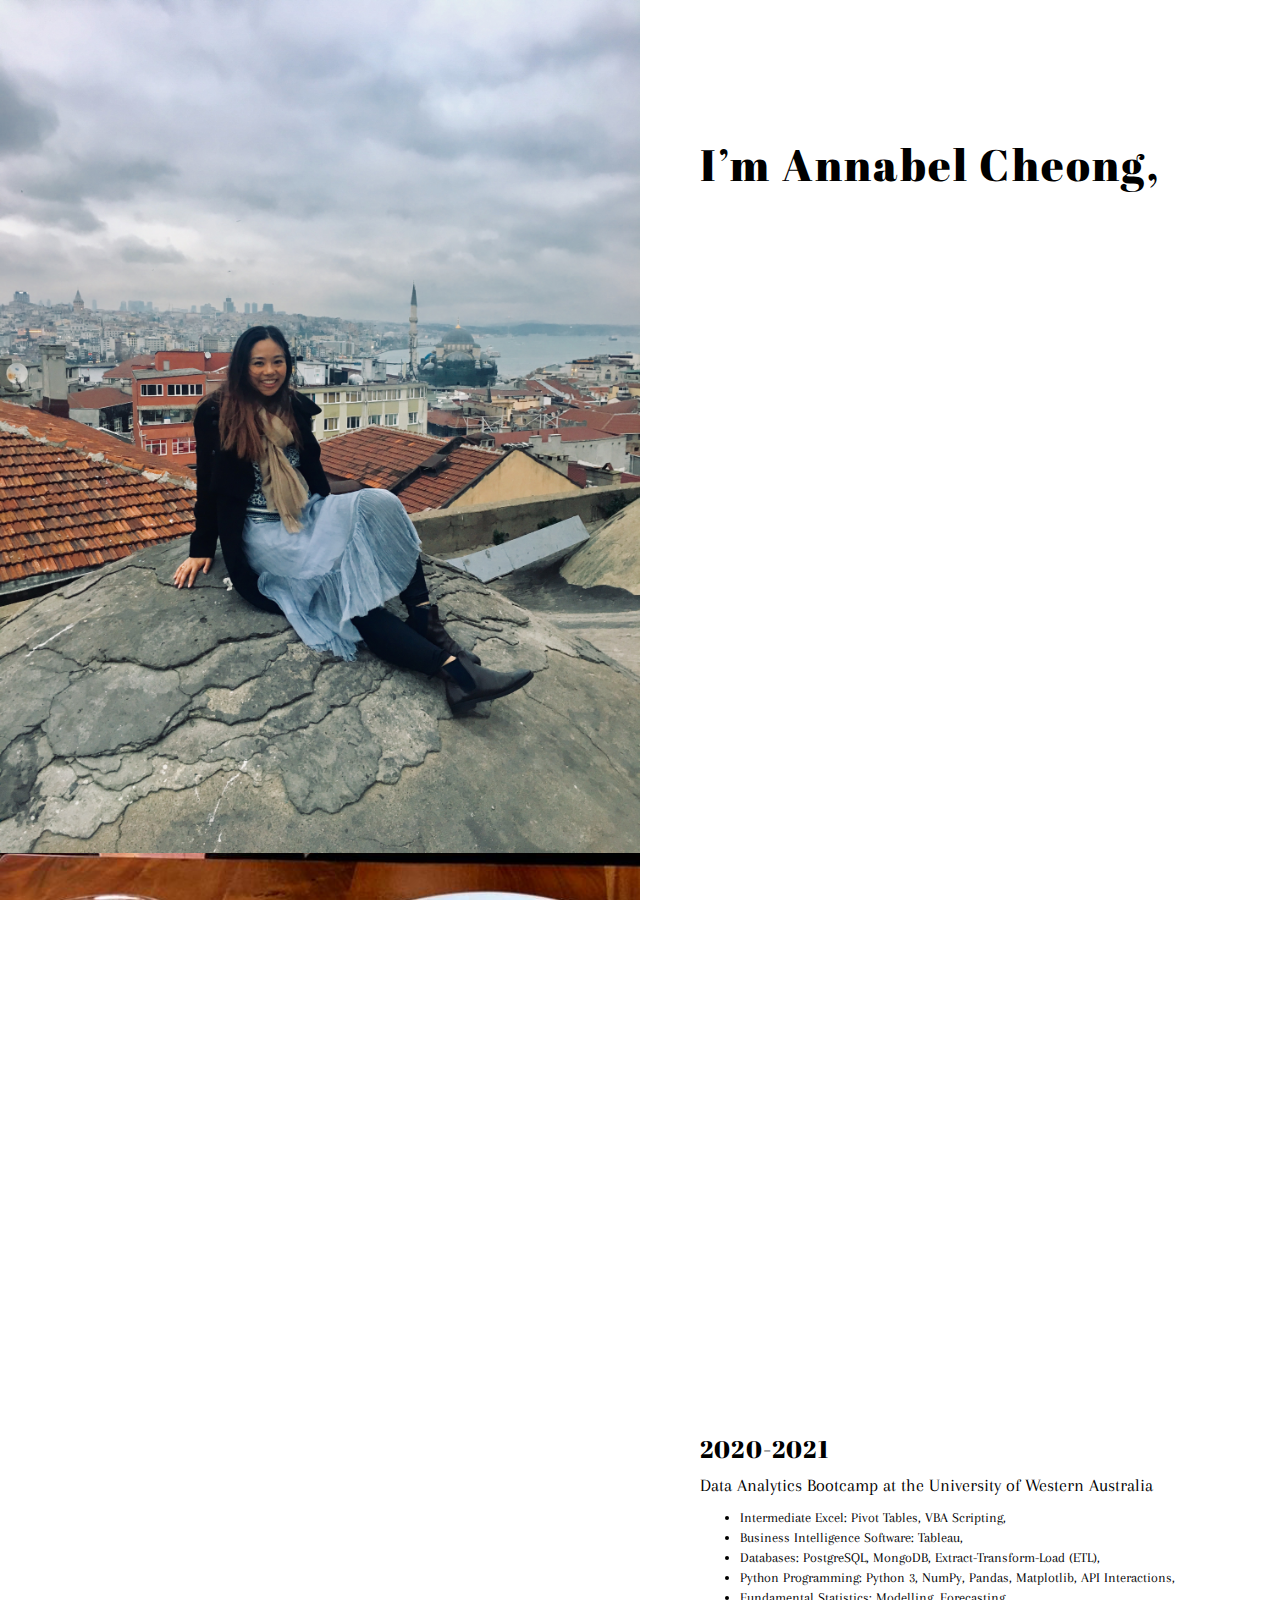
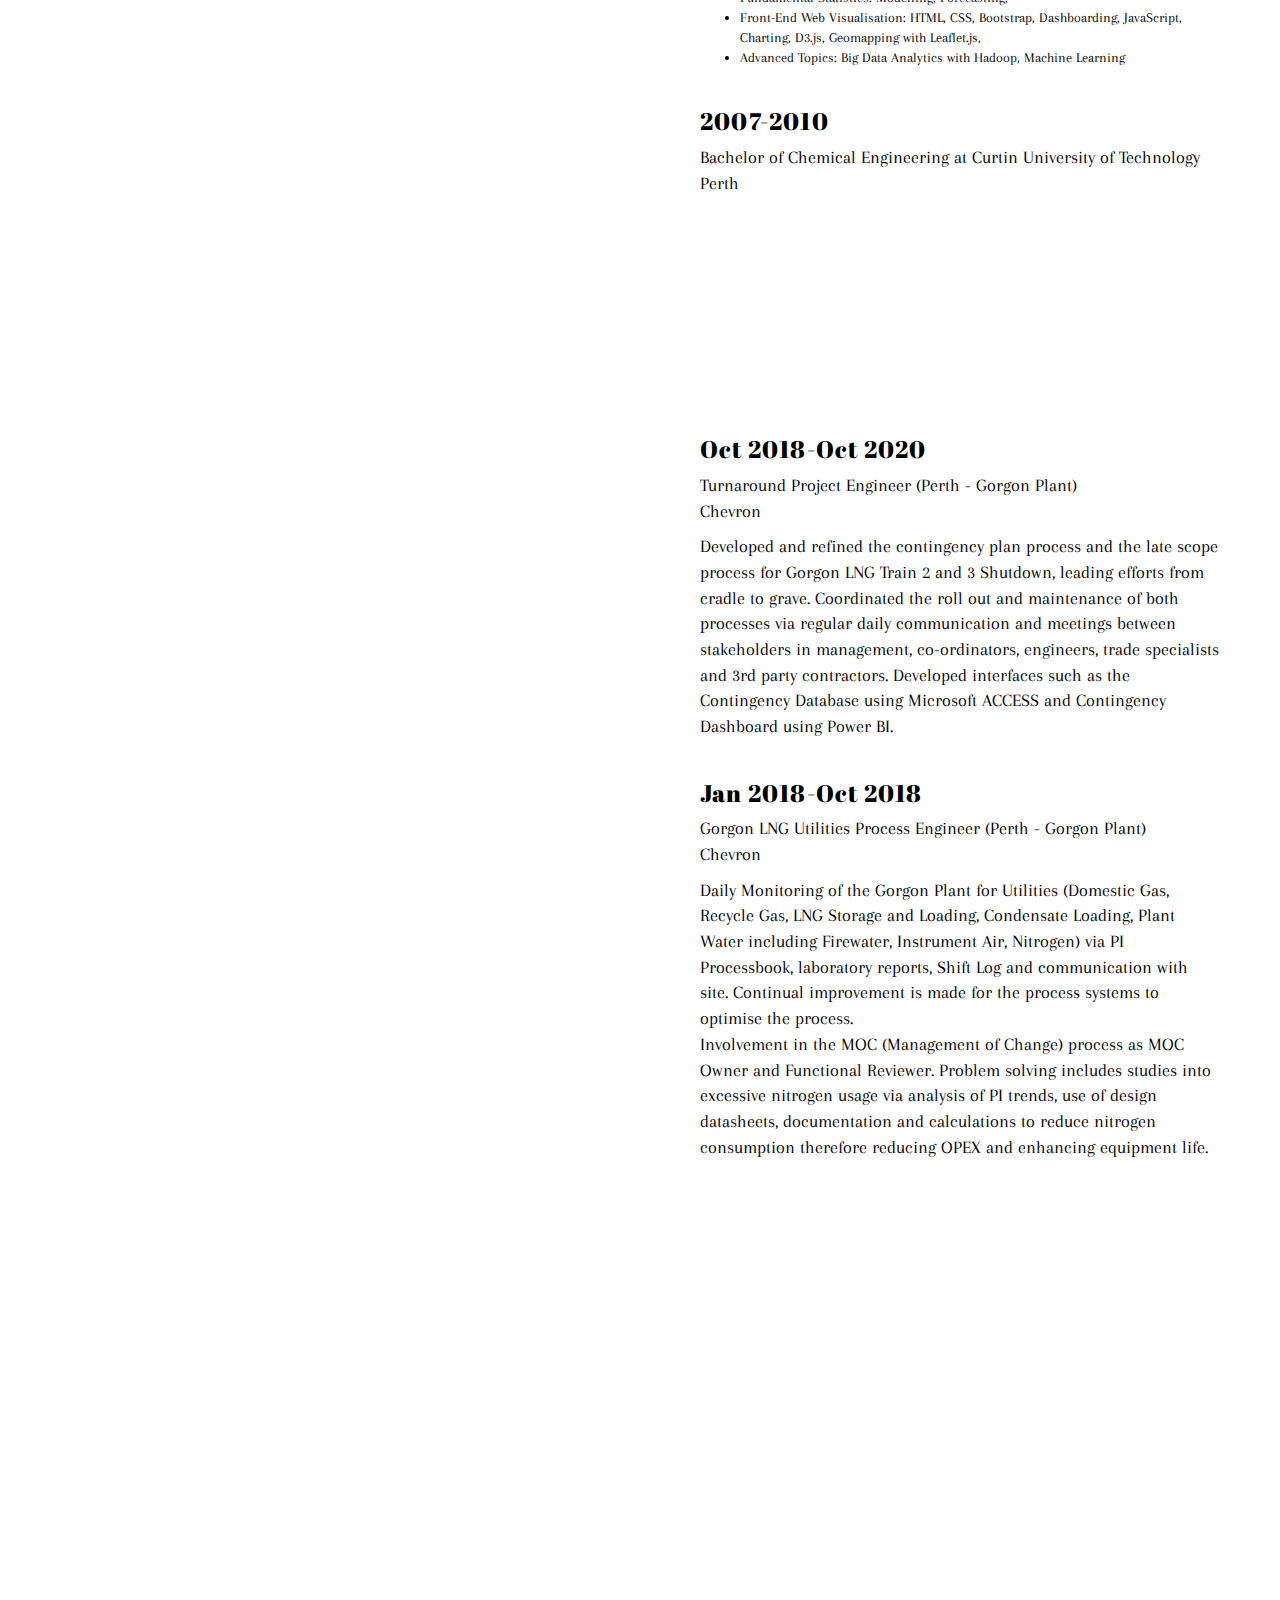
==== index.html @ 260674e8 "changed background image" ====
<!doctype html>

<html lang="en">
   
   
    <head>
       
       
        <!-- META -->
        <meta charset="utf-8">
        <meta name="robots" content="noodp">
        <meta name="viewport" content="width=device-width, initial-scale=1, maximum-scale=1, user-scalable=no">
       
        <!-- PAGE TITLE -->
        <title>Annabel Cheong - Identity</title>
       
        <!-- FAVICON -->
        <link rel="shortcut icon" href="assets/img/favicon.png">
       
        <!-- FONTS -->
        <link href="https://fonts.googleapis.com/css?family=Abril+Fatface%7CArapey&amp;subset=latin-ext" rel="stylesheet">
       
        <!-- STYLESHEETS -->
        <link rel="stylesheet" type="text/css" href="assets/css/plugins.css">
        <link rel="stylesheet" type="text/css" href="assets/css/main.css">
        
    </head>

   
    <body>
    
       
        <!-- PRELOADER -->
        <div class="preloader">
           
            <div class="spinner"></div>
            
        </div>
        <!-- /PRELOADER -->
    
        
        <!-- IMAGE CONTAINER -->
        <div class="image-container">
           
            <div class="background-img">
                <img class="img-responsive" src="assets/img/work/background.jpg" alt="image">
            </div>

        </div>
        <!-- /IMAGE CONTAINER -->


        <!-- CONTENT AREA -->
        <div class="content-area">


            <!-- CONTENT AREA INNER --> 
            <div class="content-area-inner">


                <!-- INTRO -->
                <section id="intro">


                    <!-- CONTAINER MID -->
                    <div class="container-mid">

                       
                        <!-- ANIMATION CONTAINER -->
                        <div class="animation-container animation-fade-down" data-animation-delay="0">
                        
                            <h1>I’m Annabel Cheong,</h1>
                        
                        </div>
                        <!-- /ANIMATION CONTAINER -->
                        
                        
                        <!-- ANIMATION CONTAINER -->
                        <div class="animation-container animation-fade-left" data-animation-delay="300">
                           
                            <p class="subline">
                                In 2010, I graduated with a Bachelor of Chemical Engineering at Curtin University of Technology 
                                based in Perth, Australia.
                                <br><br>
                                I worked for Chevron Australia from 2011 to 2020 in numerous process and project co-ordination roles. 
                                In the latter years with Chevron, I discovered my strengths and passion are in efficicency and the optimisation of work.
                                <br><br>
                                At the end of 2020, I commenced the Data Analytics Bootcamp with the University of Western Australia to follow 
                                in the path of my interests into the data world. </p>
                               
                                <!-- <br>
                                My strongest values are: <br>
                                - always ensure safety is first towards the people, <br>
                                - always lead by example <br>
                                - focus on life long learning. </p> -->

                        </div>
                        <!-- /ANIMATION CONTAINER -->
                        
                        
                        <!-- ANIMATION CONTAINER -->
                        <div class="animation-container animation-fade-up" data-animation-delay="600">
                           
                            <a href="#about" class="smooth-scroll">Learn More<i class="fa fa-angle-down" aria-hidden="true"></i></a>
                            
                        </div>
                        <!-- /ANIMATION CONTAINER -->


                    </div>
                    <!-- /CONTAINER MID -->


                </section>
                <!-- /INTRO -->


                <!-- ABOUT -->
                <section id="about">


                    <h3 class="headline scroll-animated-from-right">Skills</h3>

                    <p class="scroll-animated-from-right">Soft <br>Adaptability, Highly Organised, Ability to Work in a Team, Communication Skills, Ability to Multitask. 
                    </p>
                  
                    <p class="scroll-animated-from-right">Hard <br> Microsoft Excel and Visio, JIRA, Microsoft Power BI, Tableau, Python, PostSQL, MongoDB, HTML & CSS (including Bootstrap).</p>


                </section>
                <!-- /ABOUT -->
                
                
                <!-- SERVICE -->
                <section id="service">


                    <h3 class="headline scroll-animated-from-right">Education</h3>
                    <h5>2020-2021</h5> <p>Data Analytics Bootcamp at the University of Western Australia</p>
                
                    <ul>
                        <li>Intermediate Excel: Pivot Tables, VBA Scripting, </li>
                        <li>Business Intelligence Software: Tableau, </li>
                        <li>Databases: PostgreSQL, MongoDB, Extract-Transform-Load (ETL), </li>
                        <li>Python Programming: Python 3, NumPy, Pandas, Matplotlib, API Interactions,</li>
                        <li>Fundamental Statistics: Modelling, Forecasting, </li>
                        <li>Front-End Web Visualisation: HTML, CSS, Bootstrap, 
                            Dashboarding, JavaScript, Charting, D3.js, Geomapping with Leaflet.js, </li>
                        <li>Advanced Topics: Big Data Analytics with Hadoop, Machine Learning</li>
                    </ul>
                    <br>

                    <h5>2007-2010</h5> <p>Bachelor of Chemical Engineering at Curtin University of Technology<br>Perth</p>
                </section>
                <!-- /SERVICE -->
                
                
                <!-- SERVICE -->
                <section id="service">


                    <h3 class="headline scroll-animated-from-right">Work Experience</h3>
                    <h5>Oct 2018-Oct 2020</h5> <p>Turnaround Project Engineer (Perth - Gorgon Plant)<br>Chevron</p>
                       
                   <p>
                    Developed and refined the contingency plan process and the late scope process for Gorgon LNG 
                    Train 2 and 3 Shutdown, leading efforts from cradle to grave. Coordinated the roll out and 
                    maintenance of both processes via regular daily communication and meetings between stakeholders 
                    in management, co-ordinators, engineers, trade specialists and 3rd party contractors. Developed 
                    interfaces such as the Contingency Database using Microsoft ACCESS and Contingency Dashboard using 
                    Power BI. 
                   </p>

                    <br>

                   <h5>Jan 2018-Oct 2018</h5> <p>Gorgon LNG Utilities Process Engineer (Perth - Gorgon Plant)<br>Chevron</p>
                       
                   <p>
                    Daily Monitoring of the Gorgon Plant for Utilities (Domestic Gas, Recycle Gas, LNG Storage 
                    and Loading, Condensate Loading, Plant Water including Firewater, Instrument Air, Nitrogen) 
                    via PI Processbook, laboratory reports, Shift Log and communication with site. Continual 
                    improvement is made for the process systems to optimise the process. <br>
                    Involvement in the MOC (Management of Change) process as MOC Owner and Functional Reviewer. 
                    Problem solving includes studies into excessive nitrogen usage via analysis of PI trends, 
                    use of design datasheets, documentation and calculations to reduce nitrogen consumption 
                    therefore reducing OPEX and enhancing equipment life.
                   </p>
                    
                    <!-- SERVICE LIST -->
                    <ul class="services-list">
                    
                    
                        <li class="scroll-animated-from-right"><i class="fa fa-pencil-square-o" aria-hidden="true"></i>
                           <a href="workexp.html">See more Work Experience</a>
                        </li>
                        <!-- <li class="scroll-animated-from-right"><i class="fa fa-eye" aria-hidden="true"></i>Design Direction</li>
                        <li class="scroll-animated-from-right"><i class="fa fa-database" aria-hidden="true"></i>Product Design</li>
                        <li class="scroll-animated-from-right"><i class="fa fa-television" aria-hidden="true"></i>Web Design</li> -->

                        
                        
                    </ul>
                    <!-- /SERVICE LIST -->


                </section>








                <!-- WORK -->
                <section id="work">

                    <h3 class="headline scroll-animated-from-right">My latest Work.</h3>
                    
                    
                    <!-- SHOWCASE -->
                    <div class="showcase">
                       
                       
                        <!-- ITEM -->
                        <div class="item scroll-animated-from-right">
                          
                          
                            <!-- LIGHTBOX LINK -->
                            <a href="#" data-featherlight="#item-1-lightbox">
                            
                            
                                <!-- INFO -->
                                <div class="info">


                                    <!-- CONTAINER MID -->
                                    <div class="container-mid">

                                        <h5>ETL Project</h5>
                                        <p>-Spotify</p>

                                    </div>
                                    <!-- /CONTAINER MID -->


                                </div>
                                <!-- /INFO -->


                                <div class="background-image" style="background-image: url(assets/img/work/item-1.jpg)"></div>

                           
                            </a>
                            <!-- /LIGHTBOX LINK -->
                            
                            
                            <!-- LIGHTBOX -->
                            <div id="item-1-lightbox" class="work-lightbox">
                               
                               
                                <img class="img-responsive" src="assets/img/work/item-1.jpg" alt="image">
                                
                                <h3>ETL Project</h3>
                                <p class="subline">Spotify</p>
                                
                                <p>The requirements for the project were to extract data from at least 2 sources. 
                                    Subsequently, transform the data and load it back into a database.
                                    <br><br>
                                    I selected Spotify music to be the theme of my project. The data source was
                                    Spotify API and a Kaggle csv file containing all the Spotify IDs in its database 
                                    (170,000+ songs). The transformation was completed in Python using the Pandas package. 
                                    Subseqently, via Python, the transformed dataset was loaded into PostSQL. 
                                    Views were created from queries within PostSQL for target audience groups.
                                    <br><br>

                                    <a href="https://github.com/annabelcheong/music_lib">See my code on Github</a>
                                    
                                </p>

                            </div>
                            <!-- /LIGHTBOX -->
                            
                        </div>
                        <!-- /ITEM 1 END -->
                        
                        
                        <!-- ITEM 2 -->
                        <div class="item scroll-animated-from-right"> 
                          
                          
                            <!-- LIGHTBOX LINK -->
                            <a href="#" data-featherlight="#item-2-lightbox">
                            
                            
                                <!-- INFO -->
                                <div class="info">


                                    <!-- CONTAINER MID -->
                                    <div class="container-mid">

                                        <h5>Tableau Project</h5>
                                        <p>New York Citibikes</p>

                                    </div> -->
                                    <!-- /CONTAINER MID -->

 
                                </div> -->
                                <!-- /INFO -->


                                <div class="background-image" style="background-image: url(assets/img/work/item-2.jpg)"></div>

                           
                            </a> 
                            <!-- /LIGHTBOX LINK -->
                            
                            
                             <!-- LIGHTBOX -->
                            <div id="item-2-lightbox" class="work-lightbox">
                               
                               
                                <img class="img-responsive" src="assets/img/work/item-2.jpg" alt="image">
                                
                                <h3>Tableau Project</h3>
                                <p class="subline">New York Citibikes</p>
                                
                                <p>This is a project on Citibikes in New York completed on Tableau. 
                                    The Citibike analysis includes data from 2019, 2020 and up to April 2021. 
                                    There are a total number of 1,596,518 total bike visitors throughout this period (whereby 
                                    1 bike visitor is equivalent to a tag on or tag off at a Citibike station.)
                                    <br><br>
                                   Three dashboards created in the analysis: <br>
                                    
                                    - Busiest Stations: When and Where?<br>
                                    - Busiest Day and Time<br>
                                    - Citibike Popularity by Gender
                                    <br><br>
                                    <a href="https://public.tableau.com/profile/annabel.cheong#!/vizhome/citibikes_16213477482290/BusiestStations">See the interactive dashboards</a>
                                    <br>
                                    <a href="https://github.com/annabelcheong/tableau-challenge">See the analysis report</a>
                                
                                </p>
                                
                                
                            </div>
                            <!-- /LIGHTBOX -->
                            
                            
                        </div> 
                        <!-- /ITEM 2 END-->
                        
                        
                        <!-- ITEM 3 -->
                        <!-- <div class="item scroll-animated-from-right"> --> 
                          
                          
                            <!-- LIGHTBOX LINK
                            <a href="#" data-featherlight="#item-3-lightbox">
                            
                            
                                INFO -->
                                <!-- <div class="info"> -->


                                    <!-- CONTAINER MID -->
                                    <!-- <div class="container-mid">

                                        <h5>Hardley &amp; Sons</h5>
                                        <p>Design Direction</p>

                                    </div> -->
                                    <!-- /CONTAINER MID -->

 
                                <!-- </div>  -->
                                <!-- /INFO -->


                                <!-- <div class="background-image" style="background-image: url(assets/img/work/item-3.jpg)"></div>

                            -->
                            <!-- </a>  -->
                            <!-- /LIGHTBOX LINK -->
                            
                            
                            <!-- LIGHTBOX -->
                            <!-- <div id="item-3-lightbox" class="work-lightbox">
                               
                               
                                <img class="img-responsive" src="assets/img/work/item-3.jpg" alt="image">
                                
                                <h3>Hardley &amp; Sons</h3>
                                <p class="subline">Design Direction</p>
                                
                                <p>Lorem ipsum dolor sit amet, consectetur adipiscing elit. Etiam semper faucibus eros, quis imperdiet sapien. Nam sodales nec risus nec interdum. Proin lobortis, ex condimentum ultricies eleifend, nisl nunc sollicitudin odio, eget egestas est turpis et metus. In non ligula quis mauris rutrum porta.</p>
                                
                                
                            </div> -->
                            <!-- /LIGHTBOX -->
                            
                            
                        <!-- </div> -->
                        <!-- /ITEM 3 END -->
                        
                        
                        <!-- ITEM 4 -->
                        <!-- <div class="item scroll-animated-from-right"> -->
                          
                          
                            <!-- LIGHTBOX LINK -->
                            <!-- <a href="#" data-featherlight="#item-4-lightbox"> -->
                            
                            
                                <!-- INFO -->
                                <!-- <div class="info"> -->


                                    <!-- CONTAINER MID -->
                                    <!-- <div class="container-mid">

                                        <h5>Starnation</h5>
                                        <p>UI/UX DESIGN</p>

                                    </div> -->
                                    <!-- /CONTAINER MID -->


                                <!-- </div> -->
                                <!-- /INFO -->


                                <!-- <div class="background-image" style="background-image: url(assets/img/work/item-4.jpg)"></div>

                           
                            </a> -->
                            <!-- /LIGHTBOX LINK -->
                            
                            
                            <!-- LIGHTBOX -->
                            <!-- <div id="item-4-lightbox" class="work-lightbox">
                               
                               
                                <img class="img-responsive" src="assets/img/work/item-4.jpg" alt="image">
                                
                                <h3>Starnation</h3>
                                <p class="subline">UI/UX DESIGN</p>
                                
                                <p>Lorem ipsum dolor sit amet, consectetur adipiscing elit. Etiam semper faucibus eros, quis imperdiet sapien. Nam sodales nec risus nec interdum. Proin lobortis, ex condimentum ultricies eleifend, nisl nunc sollicitudin odio, eget egestas est turpis et metus. In non ligula quis mauris rutrum porta.</p>
                                
                                
                            </div> -->
                            <!-- /LIGHTBOX -->
                            
                            
                        <!-- </div> -->
                        <!-- /ITEM -->
                        
                        
                    </div>
                    <!-- /SHOWCASE -->


                </section>
                <!-- /WORK -->
                
                
                <!-- CONTACT -->
                <section id="contact">


                    <h3 class="headline scroll-animated-from-right">Contact Me.</h3>
                    
                    
                    <!-- CONTACT LIST -->
                    <ul class="contact-list">
                       
                        <li class="scroll-animated-from-right"><i class="fa fa-mobile" aria-hidden="true"></i>+61423 586 765</li>
                        <li class="scroll-animated-from-right"><i class="fa fa-envelope-o" aria-hidden="true"></i>annabel.cheong@gmail.com</li>
                        
                    </ul>
                    <!-- /CONTACT LIST -->
                    
                    
                    <!-- CONTACT FORM --> 
                    <form id="contact-form" action="assets/php/contact.php" method="post">

                       
                        <input id="contact-form-name" type="text" name="name" class="form-control scroll-animated-from-right" placeholder="* Your Name">
                        
                        <input id="contact-form-email" type="text" name="email" class="form-control scroll-animated-from-right" placeholder="* Your Email">
                        
                        <!-- PHANTOM ELEMENT ( HONEYPOT CAPTCHA FOR SECURITY ) -->
                        <div class="fhp-input"><input id="contact-form-company" type="text" name="company" class="form-control"></div>
                        <!-- /PHANTOM ELEMENT ( HONEYPOT CAPTCHA FOR SECURITY ) -->
                        
                        <textarea id="contact-form-message" name="message" class="form-control scroll-animated-from-right" placeholder="* Your Message"></textarea>
                        
                        <button type="submit" class="form-control scroll-animated-from-right">Send Mail</button>
                        
                        <div class="success-message">* The Email was Sent Successfully!</div>

                   
                    </form>
                    <!-- /CONTACT FORM --> 


                </section>
                <!-- /CONTACT -->
                
                
                <!-- FOOTER -->
                <section id="footer">
                
                   
                    <!-- SOCIAL ICONS -->
                    <ul class="social-icons scroll-animated-from-right">
                       
                       
                        <!-- <li><a href="#"><i class="fa fa-google-plus" aria-hidden="true"></i></a></li>  -->
                        <li><a href="https://www.linkedin.com/in/annabel-cheong-b64a092b/"><i class="fa fa-linkedin" aria-hidden="true"></i></a></li> 
                       
                        
                        
                    </ul>
                    <!-- /SOCIAL ICONS -->
                    

                    <p class="scroll-animated-from-right">Last edited 2021 | Design by <a href="https://templatefoundation.com">Template Foundation</a></p>


                </section>
                <!-- /FOOTER -->


            </div>
            <!-- /CONTENT AREA INNER -->


        </div>
        <!-- /CONTENT AREA -->
        
        
        <!-- JAVASCRIPTS -->
        <script type="text/javascript" src="assets/js/plugins.js"></script>
        <script type="text/javascript" src="assets/js/main.js"></script>
   
   
    </body> 
    
    
</html>
---- assets/css/main.css ----
/******************************************************************


	------------------------
	-- TABLE OF CONTENTS --
	------------------------
	
	--  01. Basic
	--  02. Preloader
    --  03. Image Container
    --  04. Content Area
    --  05. Content Area --> Intro
    --  06. Content Area --> About
    --  07. Content Area --> Service
    --  08. Content Area --> Work
    --  09. Content Area --> Contact
    --  10. Content Area --> Footer
 
 
 ******************************************************************/




/** 1. Basic
*******************************************************************/

html
{
    font-size: 10px;
}

body
{
    font-family: 'Arapey', serif;
    font-weight: 300;
    font-style: normal;

    color: #000;
    background: #fff;

    -webkit-font-smoothing: antialiased;
}

h1,
h2,
h3,
h4,
h5,
h6
{
    font-family: 'Abril Fatface', cursive;
    font-weight: normal;

    letter-spacing: .05em;

    color: #000;;
}

h1
{
    font-size: 4.4rem;
}

h2
{
    font-size: 3.9rem;
}

h3
{
    font-size: 3.4rem;
}

h4
{
    font-size: 2.9rem;
}

h5
{
    font-size: 2.4rem;
}

h6
{
    font-size: 1.9rem;
}

p
{
    font-size: 1.8rem;
}

a,
a:hover,
a:focus
{
    cursor: pointer;
    -webkit-transition: all 300ms ease;
         -o-transition: all 300ms ease;
            transition: all 300ms ease;
    text-decoration: none;
}

a:hover
{
    color: #111;
}

@media (max-width:600px)
{
    html
    {
        font-size: 8px;
    }
}

@media (max-width:500px)
{
    html
    {
        font-size: 7px;
    }
}



/** 2. Preloader
*******************************************************************/

.preloader
{
    position: fixed;
    z-index: 100000;
    bottom: 0;
    left: 0;

    overflow: hidden;

    width: 100%;
    height: 100%;

    background: #fff;
}

.preloader.hide-preloader
{
    height: 0;
    
    -webkit-transition: .7s ease .3s;
         -o-transition: .7s ease .3s;
            transition: .7s ease .3s;
}

.preloader .spinner
{
    position: absolute;
    top: 50%;
    left: 50%;

    display: block;

    width: 50px;
    height: 50px;
    margin-top: -25px;
    margin-left: -25px;

    -webkit-animation: spinner-pulse .6s infinite ease-in-out;
            animation: spinner-pulse .6s infinite ease-in-out;
    text-align: center;

    opacity: 1;
    border-radius: 100%;
    background-color: #111;
}

.preloader.hide-preloader .spinner
{
    opacity: 0;
    
    -webkit-transition: .3s ease;
         -o-transition: .3s ease;
            transition: .3s ease;
}

@-webkit-keyframes spinner-pulse
{
    0%
    {
        -webkit-transform: scale(0);
    }
    100%
    {
        -webkit-transform: scale(1.0);

        opacity: 0;
    }
}

@keyframes spinner-pulse
{
    0%
    {
        -webkit-transform: scale(0);
                transform: scale(0);
    }
    100%
    {
        -webkit-transform: scale(1.0);
                transform: scale(1.0);

        opacity: 0;
    }
}



/** 3. Image Container
*******************************************************************/

.image-container
{
    position: fixed;
    z-index: 10;
    top: 0;
    left: 0;

    width: 50%;
    height: 100%;
}

.image-container .background-img
{
    position: absolute;
    z-index: 1;
    top: 0;
    left: 0;

    width: 100%;
    height: 100%;

    -webkit-transition: opacity 1s ease;
         -o-transition: opacity 1s ease;
            transition: opacity 1s ease;

    background: url(../img/background.jpg);
    background-repeat: no-repeat;
    background-size: cover;
}

@media (max-width:1200px)
{
    .image-container
    {
        position: relative;
        z-index: 10;
        top: 0;
        left: 0;

        width: 100%;
        height: 100vh;
    }
}



/** 4. Content Area
*******************************************************************/

.content-area
{
    position: relative;
    left: 0;

    width: 100%;
}

.content-area .content-area-inner
{
    position: relative;
    left: 50%;
    
    width: 50%;
    padding: 0 20px;
    overflow-x: hidden;
}

.content-area .content-area-inner section
{
    max-width: 520px;
    margin: 0 auto 18vh auto;
}

.content-area .content-area-inner section:last-child
{
    margin-bottom: 10vh;
}

.content-area .content-area-inner section h3.headline
{
    margin-bottom: 1.2em;
}

@media (max-width:1200px)
{
    .content-area .content-area-inner
    {
        left: 0;

        width: 100%;
        padding: 0 20px;
    }
}



/** 5. Content Area --> Intro
*******************************************************************/


#intro
{
    position: relative;

    height: 100vh;
    margin-bottom: 0;
}

#intro .container-mid
{
    position: absolute;
    top: 50%;

    width: 100%;

    -webkit-transform: translateY(-50%);
        -ms-transform: translateY(-50%);
            transform: translateY(-50%);
}

#intro .container-mid p.subline
{
    font-size: 2.2rem;
    line-height: 1.6em;

    margin-top: 2em;
    margin-bottom: 2.2em;
}

#intro .container-mid a
{
    font-size: 2.4rem;
    line-height: 2.92em;

    position: relative;

    display: inline-block;
    overflow: hidden;

    padding: 0 2.6em;

    -webkit-transition: .2s ease;
         -o-transition: .2s ease;
            transition: .2s ease;

    color: #fff;
    border-radius: 100px;
    background: none;
}

#intro .container-mid a:before
{
    position: absolute;
    z-index: -1;
    top: 0;
    left: 0;

    width: 100%;
    height: 100%;

    content: '';

    border-radius: 100px;
    background: #111;
}

#intro .container-mid a:after
{
    position: absolute;
    z-index: -1;
    top: 0;
    left: 0;

    width: 0;
    height: 100%;

    content: '';
    -webkit-transition: .2s ease;
         -o-transition: .2s ease;
            transition: .2s ease;

    background: #008aff;
}

#intro .container-mid a:hover:after
{
    width: 100%;
}

#intro .container-mid a i
{
    font-size: .85em;

    margin-left: .7em;
}

#intro .animation-container
{
    -webkit-transition: .5s ease;
         -o-transition: .5s ease;
            transition: .5s ease;
}

#intro .animation-container.animation-fade
{
    opacity: 0;
}

#intro .animation-container.animation-fade.run-animation
{
    opacity: 1;
}

#intro .animation-container.animation-fade-up
{
    -webkit-transform: translateY(10vh);
        -ms-transform: translateY(10vh);
            transform: translateY(10vh);

    opacity: 0;
}

#intro .animation-container.animation-fade-up.run-animation
{
    -webkit-transform: translateY(0);
        -ms-transform: translateY(0);
            transform: translateY(0);

    opacity: 1;
}

#intro .animation-container.animation-fade-down
{
    -webkit-transform: translateY(-10vh);
        -ms-transform: translateY(-10vh);
            transform: translateY(-10vh);

    opacity: 0;
}

#intro .animation-container.animation-fade-down.run-animation
{
    -webkit-transform: translateY(0);
        -ms-transform: translateY(0);
            transform: translateY(0);

    opacity: 1;
}

#intro .animation-container.animation-fade-left
{
    -webkit-transform: translateX(10vh);
        -ms-transform: translateX(10vh);
            transform: translateX(10vh);

    opacity: 0;
}

#intro .animation-container.animation-fade-left.run-animation
{
    -webkit-transform: translateX(0);
        -ms-transform: translateX(0);
            transform: translateX(0);

    opacity: 1;
}

#intro .animation-container.animation-fade-right
{
    -webkit-transform: translateX(-10vh);
        -ms-transform: translateX(-10vh);
            transform: translateX(-10vh);

    opacity: 0;
}

#intro .animation-container.animation-fade-right.run-animation
{
    -webkit-transform: translateX(0);
        -ms-transform: translateX(0);
            transform: translateX(0);

    opacity: 1;
}

@media (max-width:1200px)
{
    #intro
    {
        height: auto;
    }

    #intro .container-mid
    {
        position: relative;
        top: 0;

        margin: 15vh 0;

        -webkit-transform: translate(0);
            -ms-transform: translate(0);
                transform: translate(0);
    }
}



/** 6. Content Area --> About
*******************************************************************/

#about p
{
    line-height: 1.5em;

    margin-bottom: 2em;
}

#about p:last-child
{
    margin-bottom: 0;
}



/** 7. Content Area --> Service
*******************************************************************/

#service .services-list
{
    margin-bottom: 0;
    padding: 0;

    list-style: none;
}

#service .services-list li
{
    font-size: 2.4rem;
    line-height: 3.4em;
}

#service .services-list li i
{
    font-size: 2rem;
    line-height: 3em;

    width: 3em;
    height: 3em;
    margin-right: 1.5em;

    text-align: center;

    color: #fff;
    border-radius: 100px;
    background: #111;
}



/** 8. Content Area --> Work
*******************************************************************/

#work .showcase .item
{
    position: relative;

    overflow: hidden;

    width: 100%;
    height: 24rem;
    margin: 0;
    margin-bottom: 6vh;

    cursor: pointer;

    border-radius: 3rem;
    background: #111;
}

#work .showcase .item:last-child
{
    margin-bottom: 0;
}

#work .showcase .item .info
{
    position: absolute;
    z-index: 100;
    top: 0;
    left: 0;

    width: 0;
    height: 100%;

    -webkit-transition: .25s ease;
         -o-transition: .25s ease;
            transition: .25s ease;

    color: #fff;
    background: #008aff;
}

#work .showcase .item:hover .info
{
    width: 100%;
}

#work .showcase .item .info .container-mid
{
    position: absolute;
    top: 50%;
    left: 0;

    width: 100%;
    padding: 0 6rem;

    -webkit-transform: translateY(-50%);
        -ms-transform: translateY(-50%);
            transform: translateY(-50%);
}

#work .showcase .item .info .container-mid h5
{
    -webkit-transform: translateX(4vh);
        -ms-transform: translateX(4vh);
            transform: translateX(4vh);

    opacity: 0;
    color: #fff;
}

#work .showcase .item:hover .info .container-mid h5
{
    -webkit-transition: .2s ease .2s;
         -o-transition: .2s ease .2s;
            transition: .2s ease .2s;
    -webkit-transform: translateX(0);
        -ms-transform: translateX(0);
            transform: translateX(0);

    opacity: 1;
}

#work .showcase .item .info .container-mid p
{
    position: relative;

    padding-left: 2.7rem;

    -webkit-transform: translateX(4vh);
        -ms-transform: translateX(4vh);
            transform: translateX(4vh);
    letter-spacing: .025em;

    opacity: 0;
}

#work .showcase .item:hover .info .container-mid p
{
    -webkit-transition: .2s ease .3s;
         -o-transition: .2s ease .3s;
            transition: .2s ease .3s;
    -webkit-transform: translateX(0);
        -ms-transform: translateX(0);
            transform: translateX(0);

    opacity: 1;
}

#work .showcase .item .info .container-mid p:before
{
    position: absolute;
    top: 50%;
    left: 0;

    width: 1.1em;
    height: 1px;

    content: '';
    -webkit-transform: translateY(-50%);
        -ms-transform: translateY(-50%);
            transform: translateY(-50%);

    background: #fff;
}

#work .showcase .item .background-image
{
    position: absolute;
    top: 0;
    left: 0;

    width: 100%;
    height: 100%;

    background-repeat: no-repeat;
    background-position: center;
    background-size: cover;
}

.featherlight .featherlight-content
{
    max-height: 95%;
    padding: 0;

    border-bottom: 0;
}

.featherlight .featherlight-content  .featherlight-close-icon
{
    font-size: 2.4rem;
    line-height: 1em;

    top: .5em;
    right: .5em;

    width: 1em;

    outline: none !important;
}

.featherlight .featherlight-content .work-lightbox
{
    max-width: 1000px;
    padding: 6vh;

    text-align: center;
}

.featherlight .featherlight-content .work-lightbox img
{
    margin: 0 auto 4vh auto;
}

.featherlight .featherlight-content .work-lightbox p.subline
{
    margin-bottom: 1em;

    letter-spacing: .025em;
}

.featherlight .featherlight-content .work-lightbox p
{
    max-width: 520px;
    margin: 0 auto;
}



/** 9. Content Area --> Contact
*******************************************************************/

#contact .contact-list
{
    margin-bottom: 3.4em;
    padding: 0;

    list-style: none;
}

#contact .contact-list li
{
    font-size: 2.4rem;
    line-height: 2.4em;
}

#contact .contact-list li i
{
    line-height: 1.2em;

    width: 1.2em;
    height: 1.2em;
    margin-right: 1em;

    text-align: center;

    border-radius: 100px;
}

#contact #contact-form
{
    position: relative;
}

#contact #contact-form .fhp-input
{
    display: none;

    pointer-events: none;

    opacity: 0;
}

#contact #contact-form input,
#contact #contact-form textarea,
#contact #contact-form button
{
    font-size: 2rem;

    margin-bottom: 3.4vh;

    -webkit-transition: .4s ease;
         -o-transition: .4s ease;
            transition: .4s ease;

    color: #fff;
    border: none !important;
    border-radius: 34px;
    outline: none !important;
    background: #111;
    -webkit-box-shadow: none !important;
            box-shadow: none !important;
}

#contact #contact-form.success input,
#contact #contact-form.success textarea,
#contact #contact-form.success button
{
    line-height: 0;

    height: 0;
    margin: 0;
    padding: 0;

    opacity: 0;
}

#contact #contact-form input::-webkit-input-placeholder,
#contact #contact-form textarea::-webkit-input-placeholder
{
    color: #fff;
}

#contact #contact-form input:-ms-input-placeholder,
#contact #contact-form textarea:-ms-input-placeholder
{
    color: #fff;
}

#contact #contact-form input::placeholder,
#contact #contact-form textarea::placeholder
{
    color: #fff;
}

#contact #contact-form input.error,
#contact #contact-form textarea.error
{
    background: red;
}

#contact #contact-form input
{
    line-height: 3.2em;

    height: 3.2em;
    padding-right: 1.6em;
    padding-left: 1.6em;
}

#contact #contact-form textarea
{
    line-height: 1.7em;

    height: 8em;
    padding-top: .7em;
    padding-right: 1.6em;
    padding-left: 1.6em;
}

#contact #contact-form button
{
    line-height: 3.2em;

    position: relative;

    display: inline-block;
    overflow: hidden;

    width: auto;
    height: 3.2em;
    margin-bottom: 0;
    padding: 0 3.6em;

    background: none !important;
}

#contact #contact-form button:before
{
    position: absolute;
    z-index: -1;
    top: 0;
    left: 0;

    width: 100%;
    height: 100%;

    content: '';

    border-radius: 100px;
    background: #111;
}

#contact #contact-form button:after
{
    position: absolute;
    z-index: -1;
    top: 0;
    left: 0;

    width: 0;
    height: 100%;

    content: '';
    -webkit-transition: .2s ease;
         -o-transition: .2s ease;
            transition: .2s ease;

    background: #008aff;
}

#contact #contact-form button:hover:after
{
    width: 100%;
}

#contact #contact-form .success-message
{
    font-size: 2rem;
    line-height: 0;

    position: relative;
    bottom: 0;
    left: 0;

    height: 0;
    margin-top: -1.6em;
    padding: 0 2em;

    -webkit-transition: .2s ease;
         -o-transition: .2s ease;
            transition: .2s ease;
    pointer-events: none;

    opacity: 0;
    color: #fff;
    border-radius: 3em;
    background: limegreen;
}

#contact #contact-form.success .success-message
{
    line-height: 6em;

    height: 6em;

    pointer-events: all;

    opacity: 1;
}



/** 10. Content Area --> Footer
*******************************************************************/

#footer .social-icons
{
    padding: 0;

    list-style: none;
}

#footer .social-icons li
{
    font-size: 2rem;
    line-height: 3em;

    position: relative;

    display: inline-block;
    overflow: hidden;

    width: 3em;
    height: 3em;
    margin: 0;
    margin-right: 1em;

    text-align: center;

    color: #fff;
    border-radius: 100%;
    background: none;
}

#footer .social-icons li:before
{
    position: absolute;
    z-index: -1;
    top: 0;
    left: 0;

    width: 100%;
    height: 100%;

    content: '';

    border-radius: 100px;
    background: #111;
}

#footer .social-icons li:after
{
    position: absolute;
    z-index: -1;
    top: 0;
    left: 0;

    width: 0;
    height: 100%;

    content: '';
    -webkit-transition: .2s ease;
         -o-transition: .2s ease;
            transition: .2s ease;

    background: #008aff;
}

#footer .social-icons li:hover:after
{
    width: 100%;
}

#footer .social-icons li a
{
    font-size: inherit;

    display: block;

    color: #fff;
    border: none;
}

#footer p
{
    margin-top: 1.6em;
}

#footer p a
{
    color: #000;
    border-bottom: 1px solid #111;
}

.wkexp
{
    margin: 20px;
}

.wkexp_title
{
    color: rgba(128, 128, 128, 0.712);
}
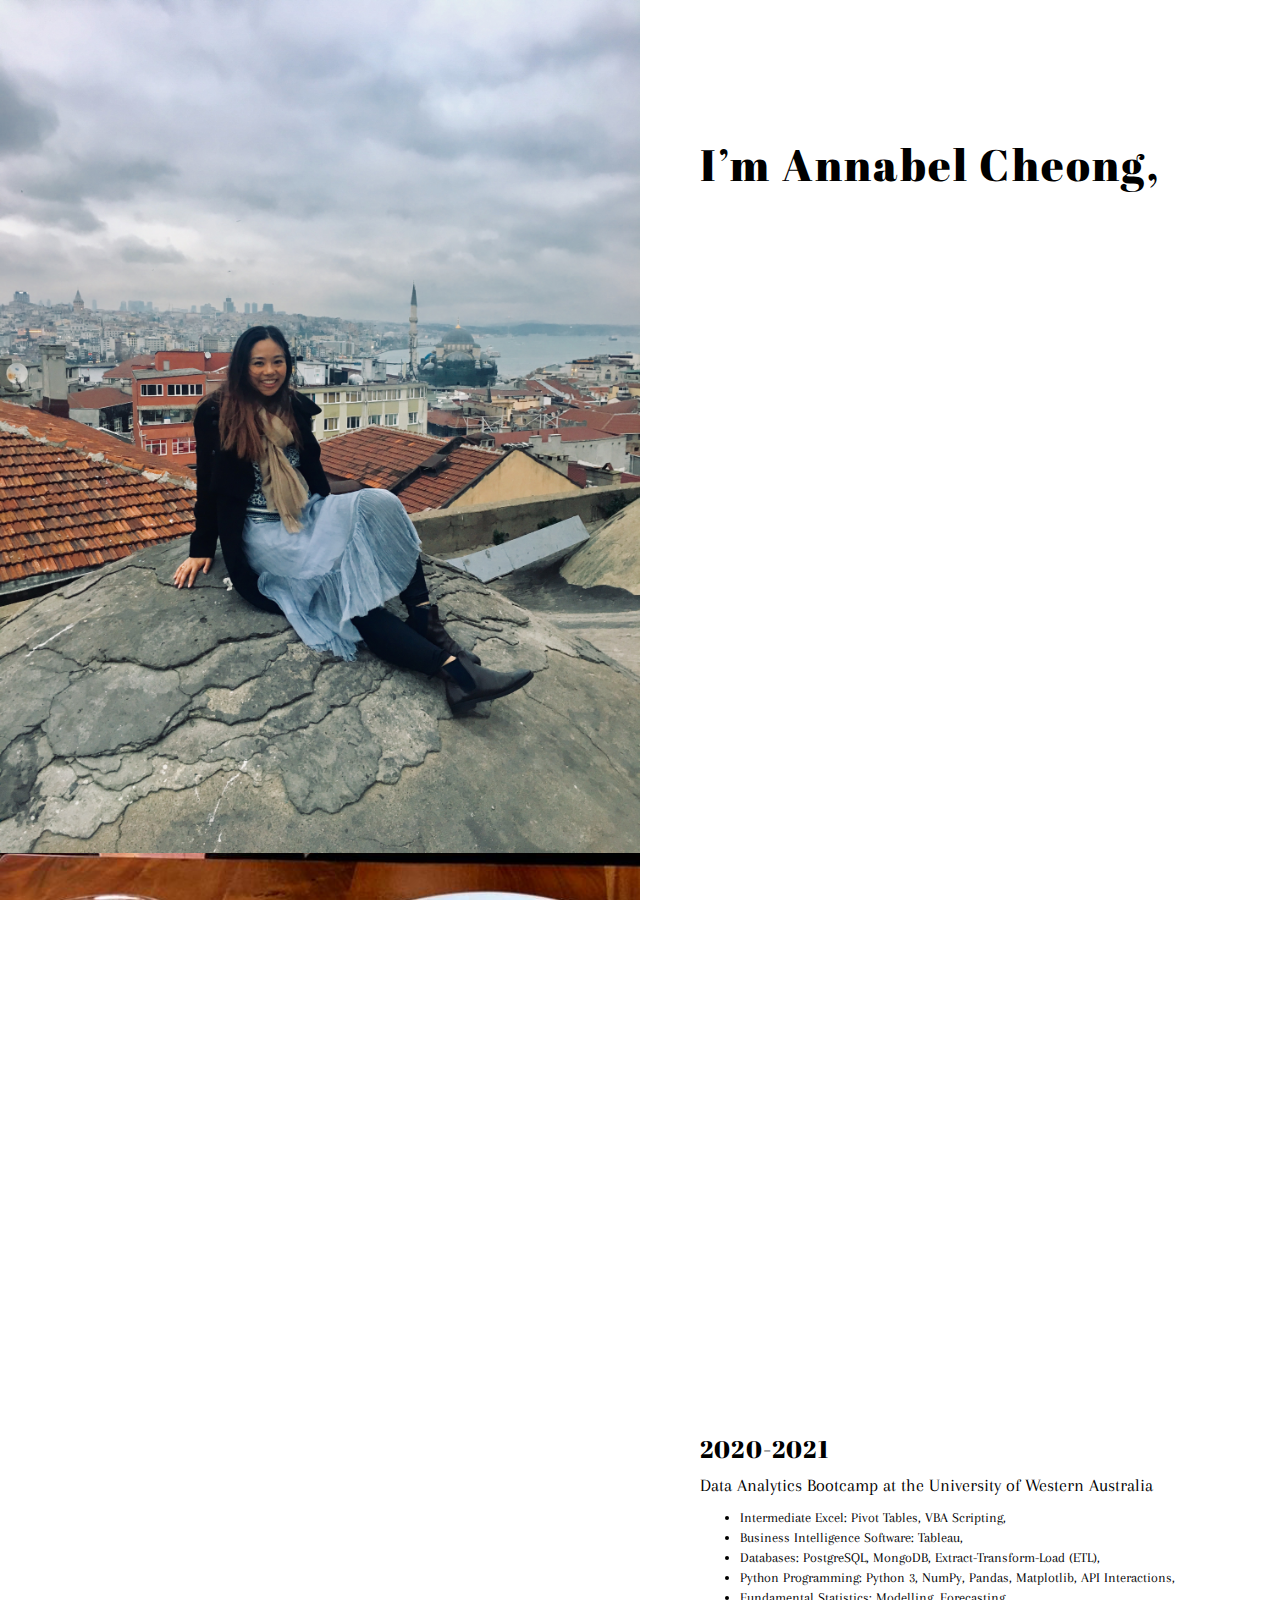
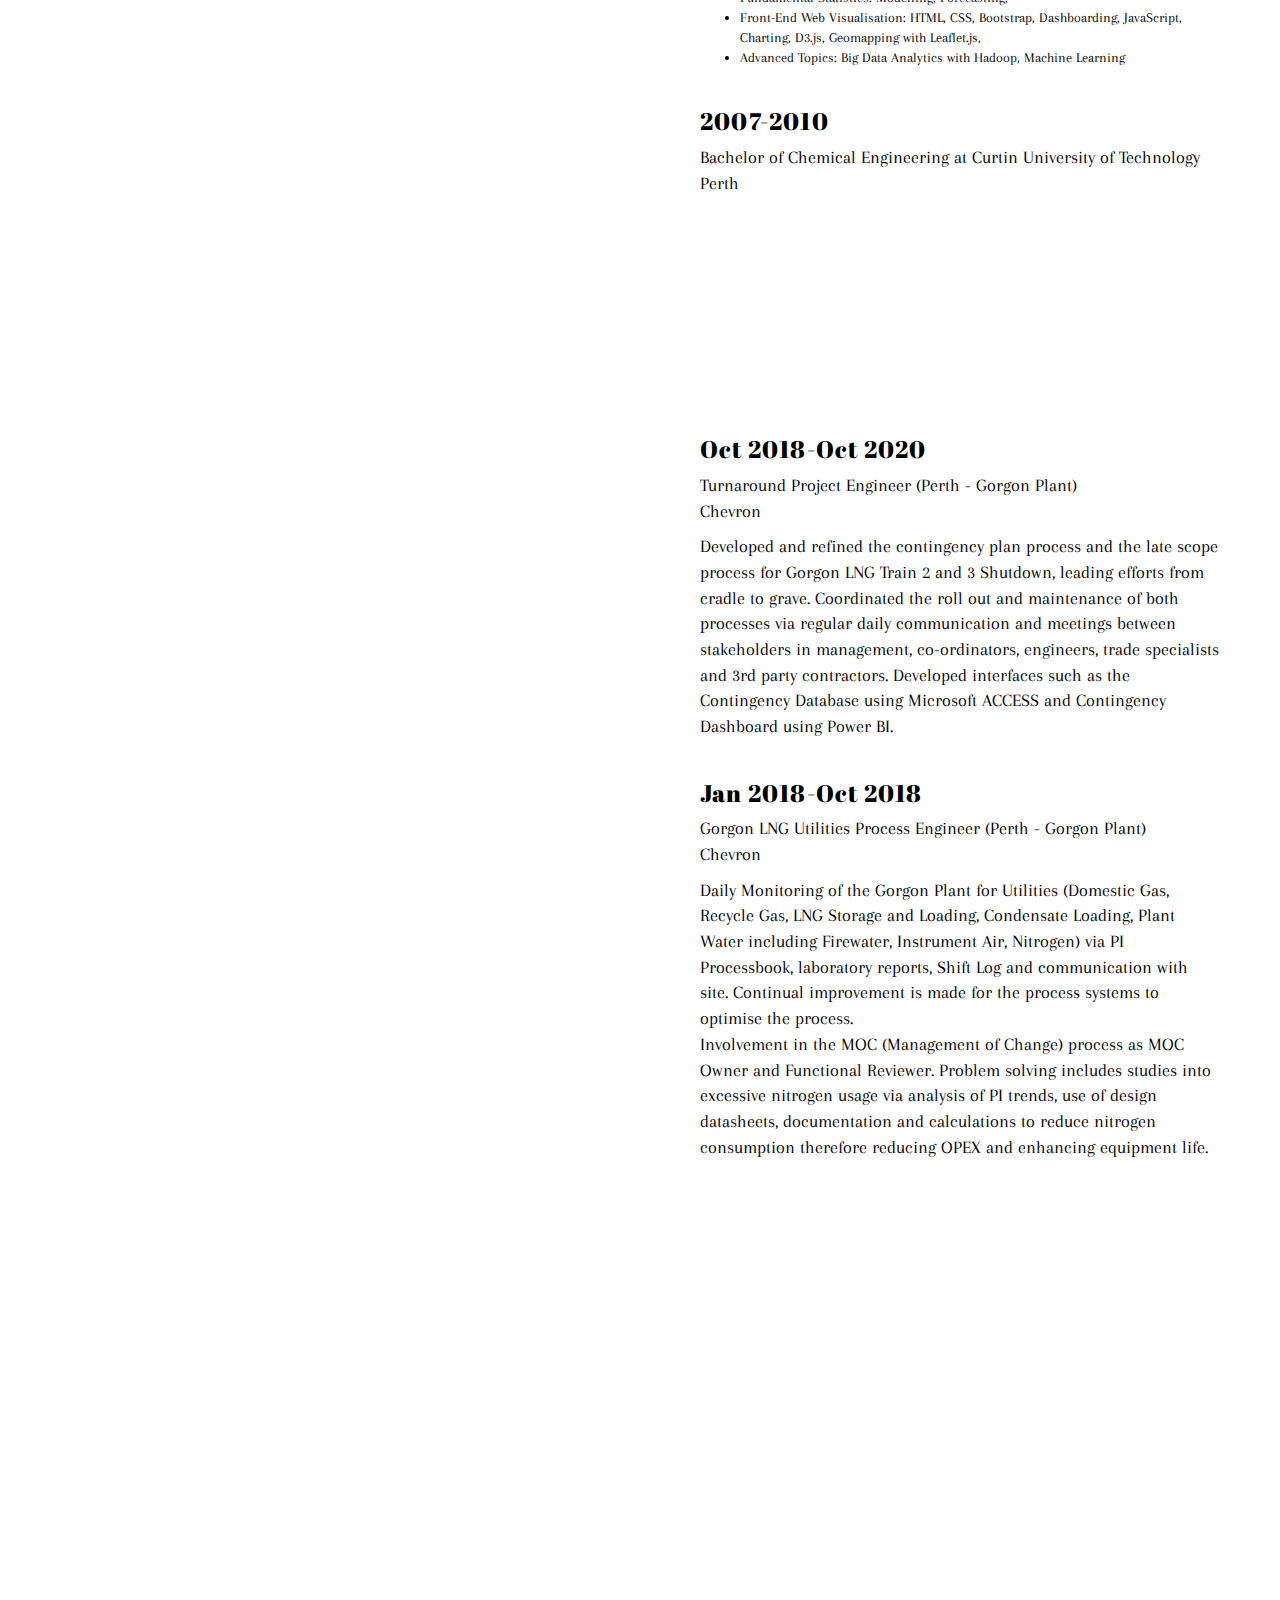
==== commit 54ed9c5a: "removed contact form for now" ====
--- a/index.html
+++ b/index.html
@@ -124,7 +124,7 @@
                     <p class="scroll-animated-from-right">Soft <br>Adaptability, Highly Organised, Ability to Work in a Team, Communication Skills, Ability to Multitask. 
                     </p>
                   
-                    <p class="scroll-animated-from-right">Hard <br> Microsoft Excel and Visio, JIRA, Microsoft Power BI, Tableau, Python, PostSQL, MongoDB, HTML & CSS (including Bootstrap).</p>
+                    <p class="scroll-animated-from-right">Hard <br> Microsoft Excel and Visio, JIRA, Microsoft Power BI, Tableau, Python, PostSQL, MongoDB, HTML, Javascript & CSS (including Bootstrap).</p>
 
 
                 </section>
@@ -238,7 +238,7 @@
                                     <div class="container-mid">
 
                                         <h5>ETL Project</h5>
-                                        <p>-Spotify</p>
+                                        <p>Spotify</p>
 
                                     </div>
                                     <!-- /CONTAINER MID -->
@@ -329,8 +329,8 @@
                                 
                                 <p>This is a project on Citibikes in New York completed on Tableau. 
                                     The Citibike analysis includes data from 2019, 2020 and up to April 2021. 
-                                    There are a total number of 1,596,518 total bike visitors throughout this period (whereby 
-                                    1 bike visitor is equivalent to a tag on or tag off at a Citibike station.)
+                                    <!-- There are a total number of 1,596,518 total bike visitors throughout this period (whereby 
+                                    1 bike visitor is equivalent to a tag on or tag off at a Citibike station.) -->
                                     <br><br>
                                    Three dashboards created in the analysis: <br>
                                     
@@ -485,25 +485,25 @@
                     
                     
                     <!-- CONTACT FORM --> 
-                    <form id="contact-form" action="assets/php/contact.php" method="post">
-
-                       
-                        <input id="contact-form-name" type="text" name="name" class="form-control scroll-animated-from-right" placeholder="* Your Name">
-                        
-                        <input id="contact-form-email" type="text" name="email" class="form-control scroll-animated-from-right" placeholder="* Your Email">
+                    <!-- <form id="contact-form" action="assets/php/contact.php" method="post"> -->
+
+                       
+                        <!-- <input id="contact-form-name" type="text" name="name" class="form-control scroll-animated-from-right" placeholder="* Your Name">
+                        
+                        <input id="contact-form-email" type="text" name="email" class="form-control scroll-animated-from-right" placeholder="* Your Email"> -->
                         
                         <!-- PHANTOM ELEMENT ( HONEYPOT CAPTCHA FOR SECURITY ) -->
-                        <div class="fhp-input"><input id="contact-form-company" type="text" name="company" class="form-control"></div>
+                        <!-- <div class="fhp-input"><input id="contact-form-company" type="text" name="company" class="form-control"></div> -->
                         <!-- /PHANTOM ELEMENT ( HONEYPOT CAPTCHA FOR SECURITY ) -->
                         
-                        <textarea id="contact-form-message" name="message" class="form-control scroll-animated-from-right" placeholder="* Your Message"></textarea>
+                        <!-- <textarea id="contact-form-message" name="message" class="form-control scroll-animated-from-right" placeholder="* Your Message"></textarea>
                         
                         <button type="submit" class="form-control scroll-animated-from-right">Send Mail</button>
                         
-                        <div class="success-message">* The Email was Sent Successfully!</div>
+                        <div class="success-message">* The Email was Sent Successfully!</div> -->
 
                    
-                    </form>
+                    <!-- </form> -->
                     <!-- /CONTACT FORM --> 
 
 
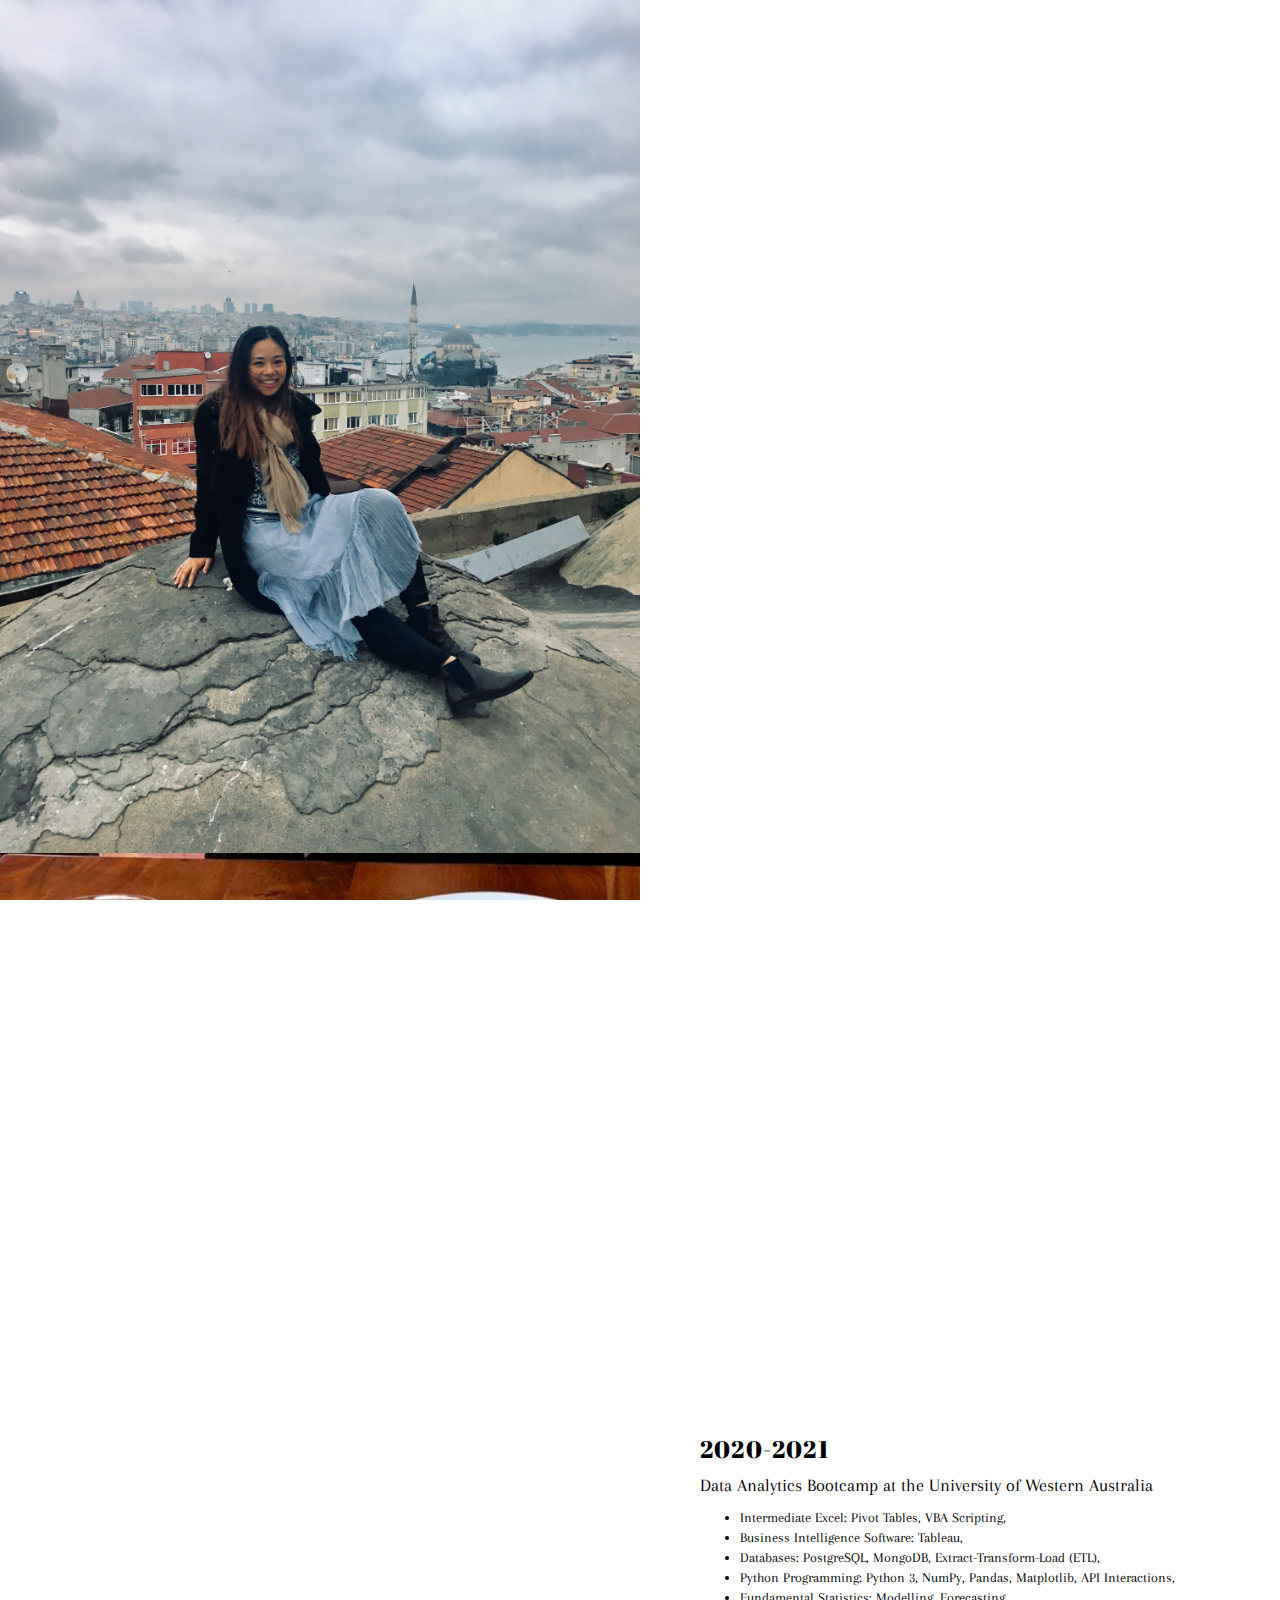
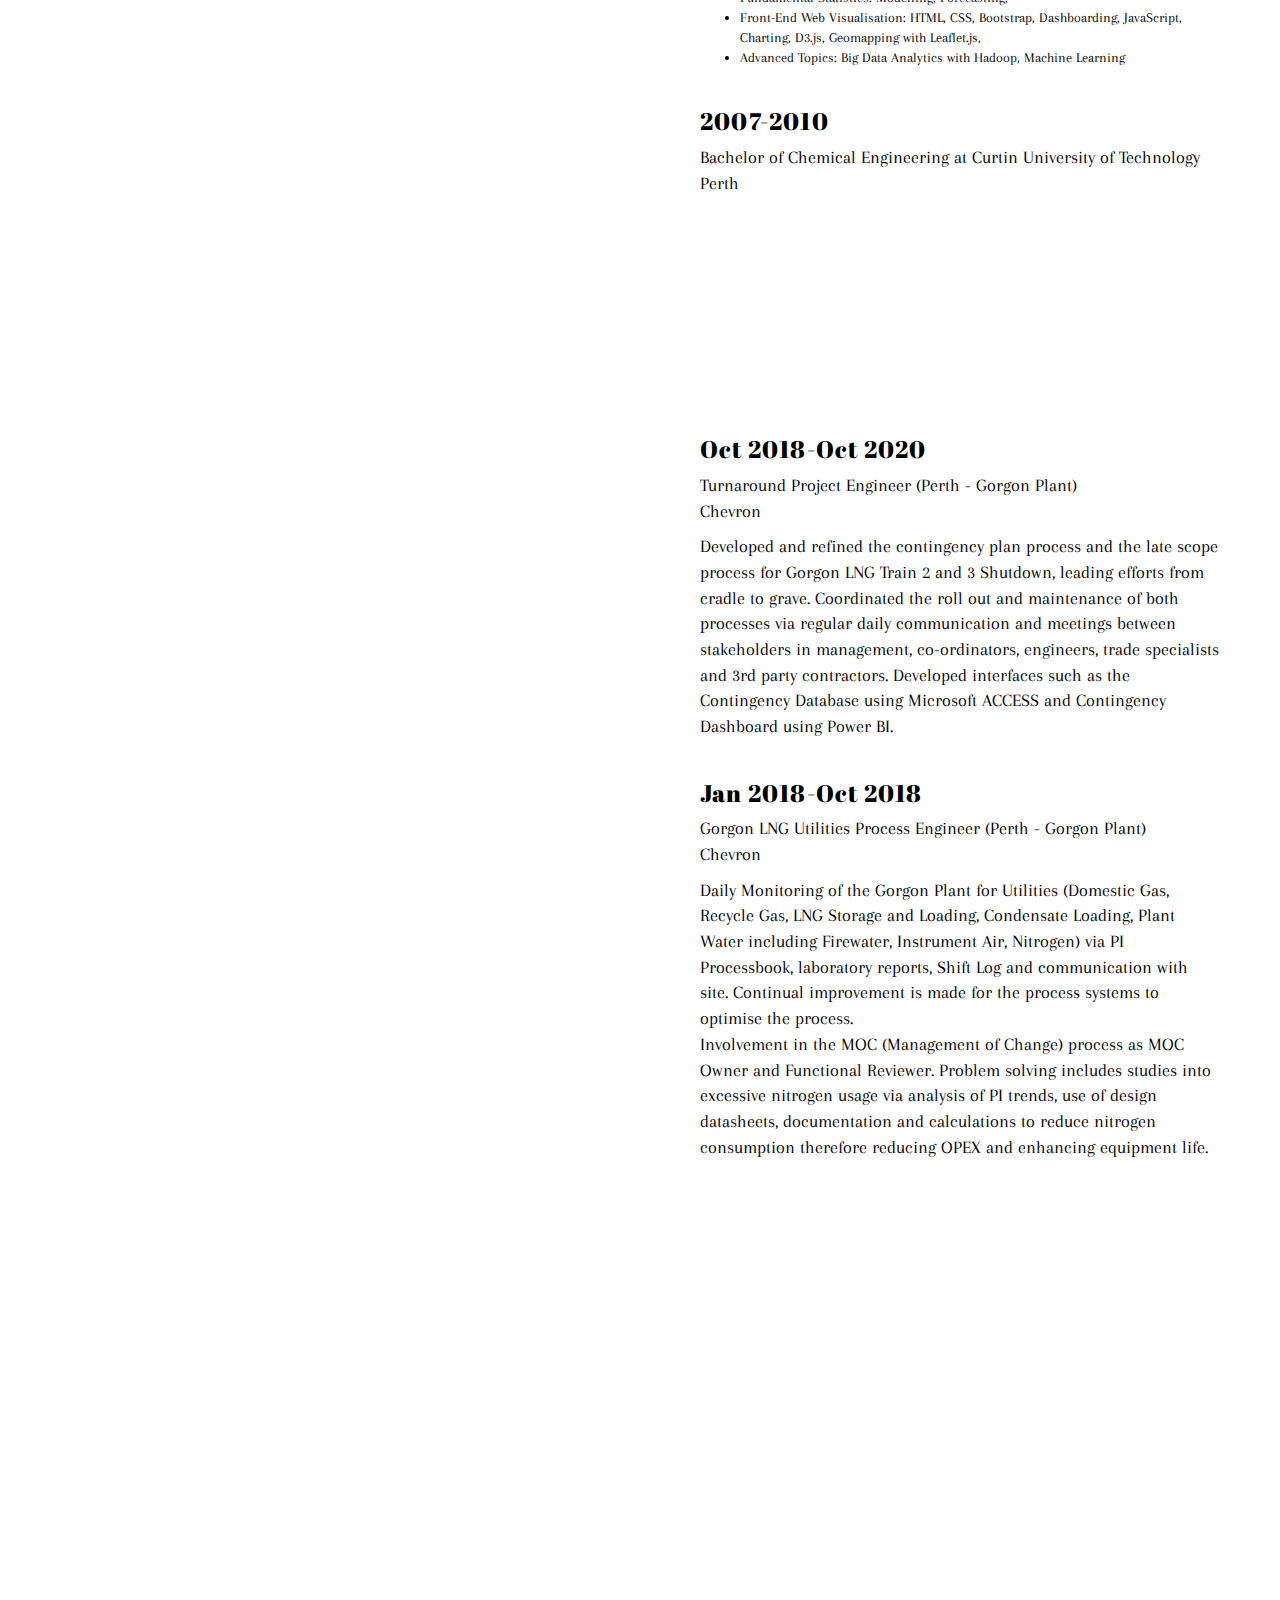
==== commit 3a79f140: "uploaded the machine learning section" ====
--- a/index.html
+++ b/index.html
@@ -354,55 +354,60 @@
                         
                         
                         <!-- ITEM 3 -->
-                        <!-- <div class="item scroll-animated-from-right"> --> 
-                          
-                          
-                            <!-- LIGHTBOX LINK
-                            <a href="#" data-featherlight="#item-3-lightbox">
-                            
-                            
-                                INFO -->
-                                <!-- <div class="info"> -->
+                        <div class="item scroll-animated-from-right"> 
+                          
+                          
+                            <!-- LIGHTBOX LINK -->
+                            <a href="#" data-featherlight="#item-3-lightbox"> 
+                            
+                            
+                                <!-- INFO -->
+                                <div class="info">
 
 
                                     <!-- CONTAINER MID -->
-                                    <!-- <div class="container-mid">
-
-                                        <h5>Hardley &amp; Sons</h5>
-                                        <p>Design Direction</p>
-
-                                    </div> -->
+                                    <div class="container-mid"> 
+
+                                        <h5>Machine Learning Project</h5>
+                                        <p>Exoplanet Prediction</p>
+
+                                    </div> 
                                     <!-- /CONTAINER MID -->
 
  
-                                <!-- </div>  -->
+                                </div> 
                                 <!-- /INFO -->
 
 
-                                <!-- <div class="background-image" style="background-image: url(assets/img/work/item-3.jpg)"></div>
-
-                            -->
-                            <!-- </a>  -->
+                                <div class="background-image" style="background-image: url(assets/img/work/item-3.jpg)"></div>
+
+                            
+                            </a>  
                             <!-- /LIGHTBOX LINK -->
                             
                             
                             <!-- LIGHTBOX -->
-                            <!-- <div id="item-3-lightbox" class="work-lightbox">
+                            <div id="item-3-lightbox" class="work-lightbox">
                                
                                
                                 <img class="img-responsive" src="assets/img/work/item-3.jpg" alt="image">
                                 
-                                <h3>Hardley &amp; Sons</h3>
-                                <p class="subline">Design Direction</p>
-                                
-                                <p>Lorem ipsum dolor sit amet, consectetur adipiscing elit. Etiam semper faucibus eros, quis imperdiet sapien. Nam sodales nec risus nec interdum. Proin lobortis, ex condimentum ultricies eleifend, nisl nunc sollicitudin odio, eget egestas est turpis et metus. In non ligula quis mauris rutrum porta.</p>
-                                
-                                
-                            </div> -->
+                                <h3>Machine Learning Project</h3>
+                                <p class="subline">Exoplanet Prediction</p>
+                                
+                                <p>Development of machine learning models such as Random Forest and SVC Model using GridSearchCV to make 
+                                    predictions on whether an exoplanet exists based on NASA provided data.
+                                    <br><br>
+                                    Random Forest Model Prediction Accuracy: 90.3% (test data)
+                                    <br><br>
+                                    <a href="https://github.com/annabelcheong/machine-learning-challenge">See my code on Github</a>
+                                </p>          
+                                
+                            </div> 
                             <!-- /LIGHTBOX -->
                             
                             
-                        <!-- </div> -->
+                        </div>
                         <!-- /ITEM 3 END -->
                         
                         
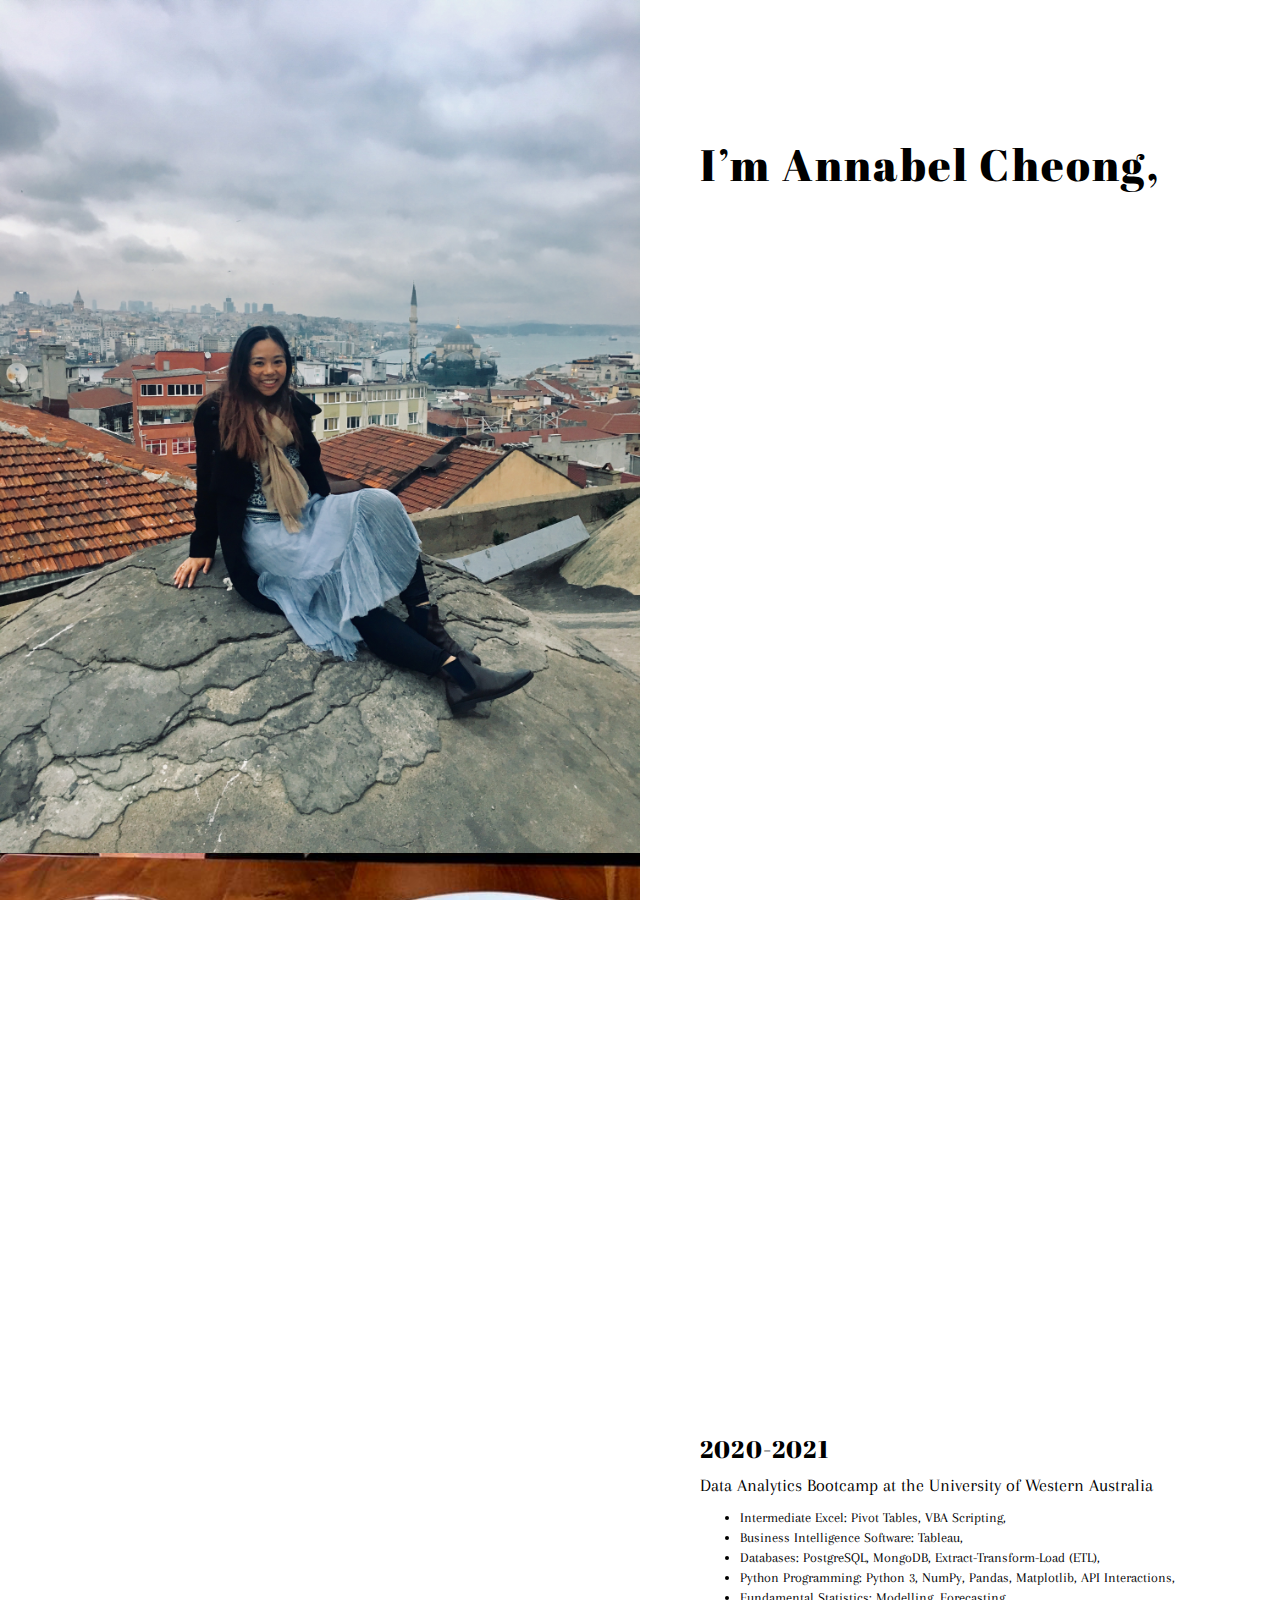
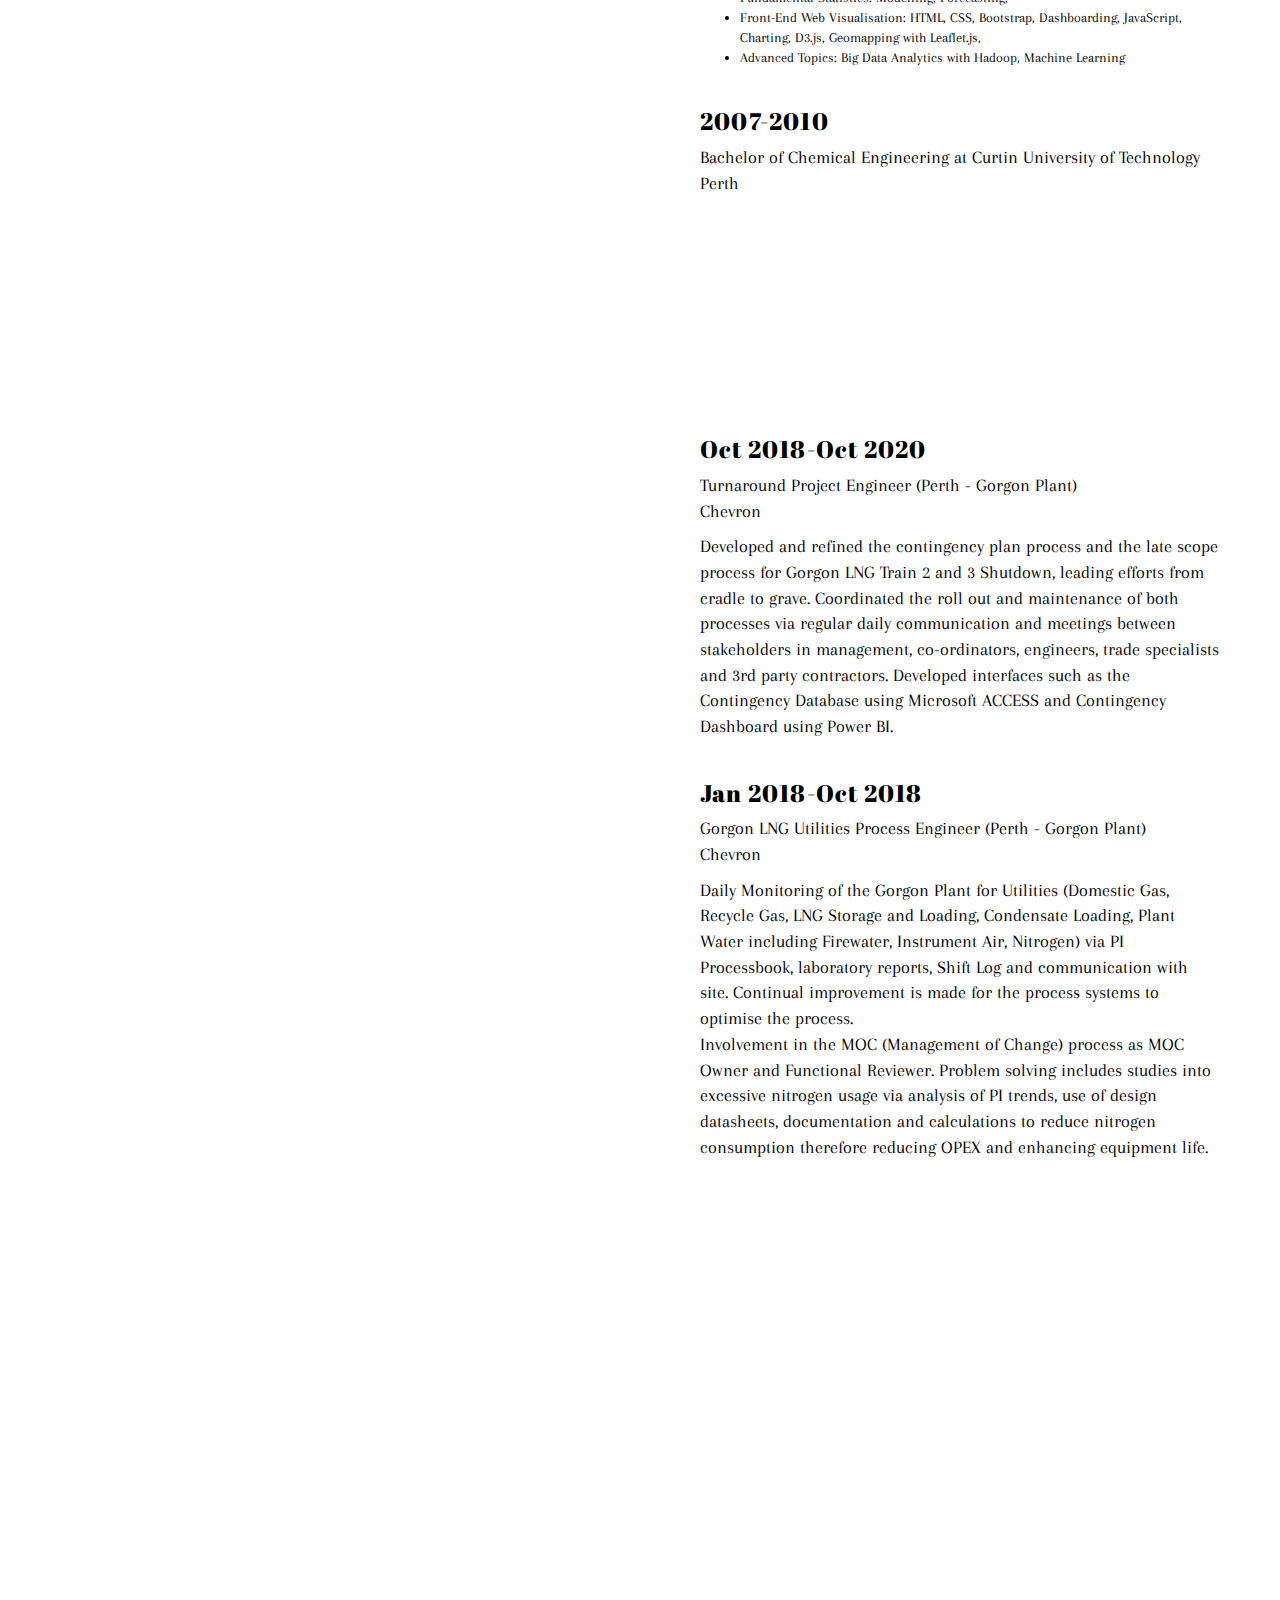
==== commit de897742: "edited heading punctuation" ====
--- a/index.html
+++ b/index.html
@@ -215,7 +215,7 @@
                 <!-- WORK -->
                 <section id="work">
 
-                    <h3 class="headline scroll-animated-from-right">My latest Work.</h3>
+                    <h3 class="headline scroll-animated-from-right">My Latest Work</h3>
                     
                     
                     <!-- SHOWCASE -->
@@ -476,7 +476,7 @@
                 <section id="contact">
 
 
-                    <h3 class="headline scroll-animated-from-right">Contact Me.</h3>
+                    <h3 class="headline scroll-animated-from-right">Contact Me</h3>
                     
                     
                     <!-- CONTACT LIST -->
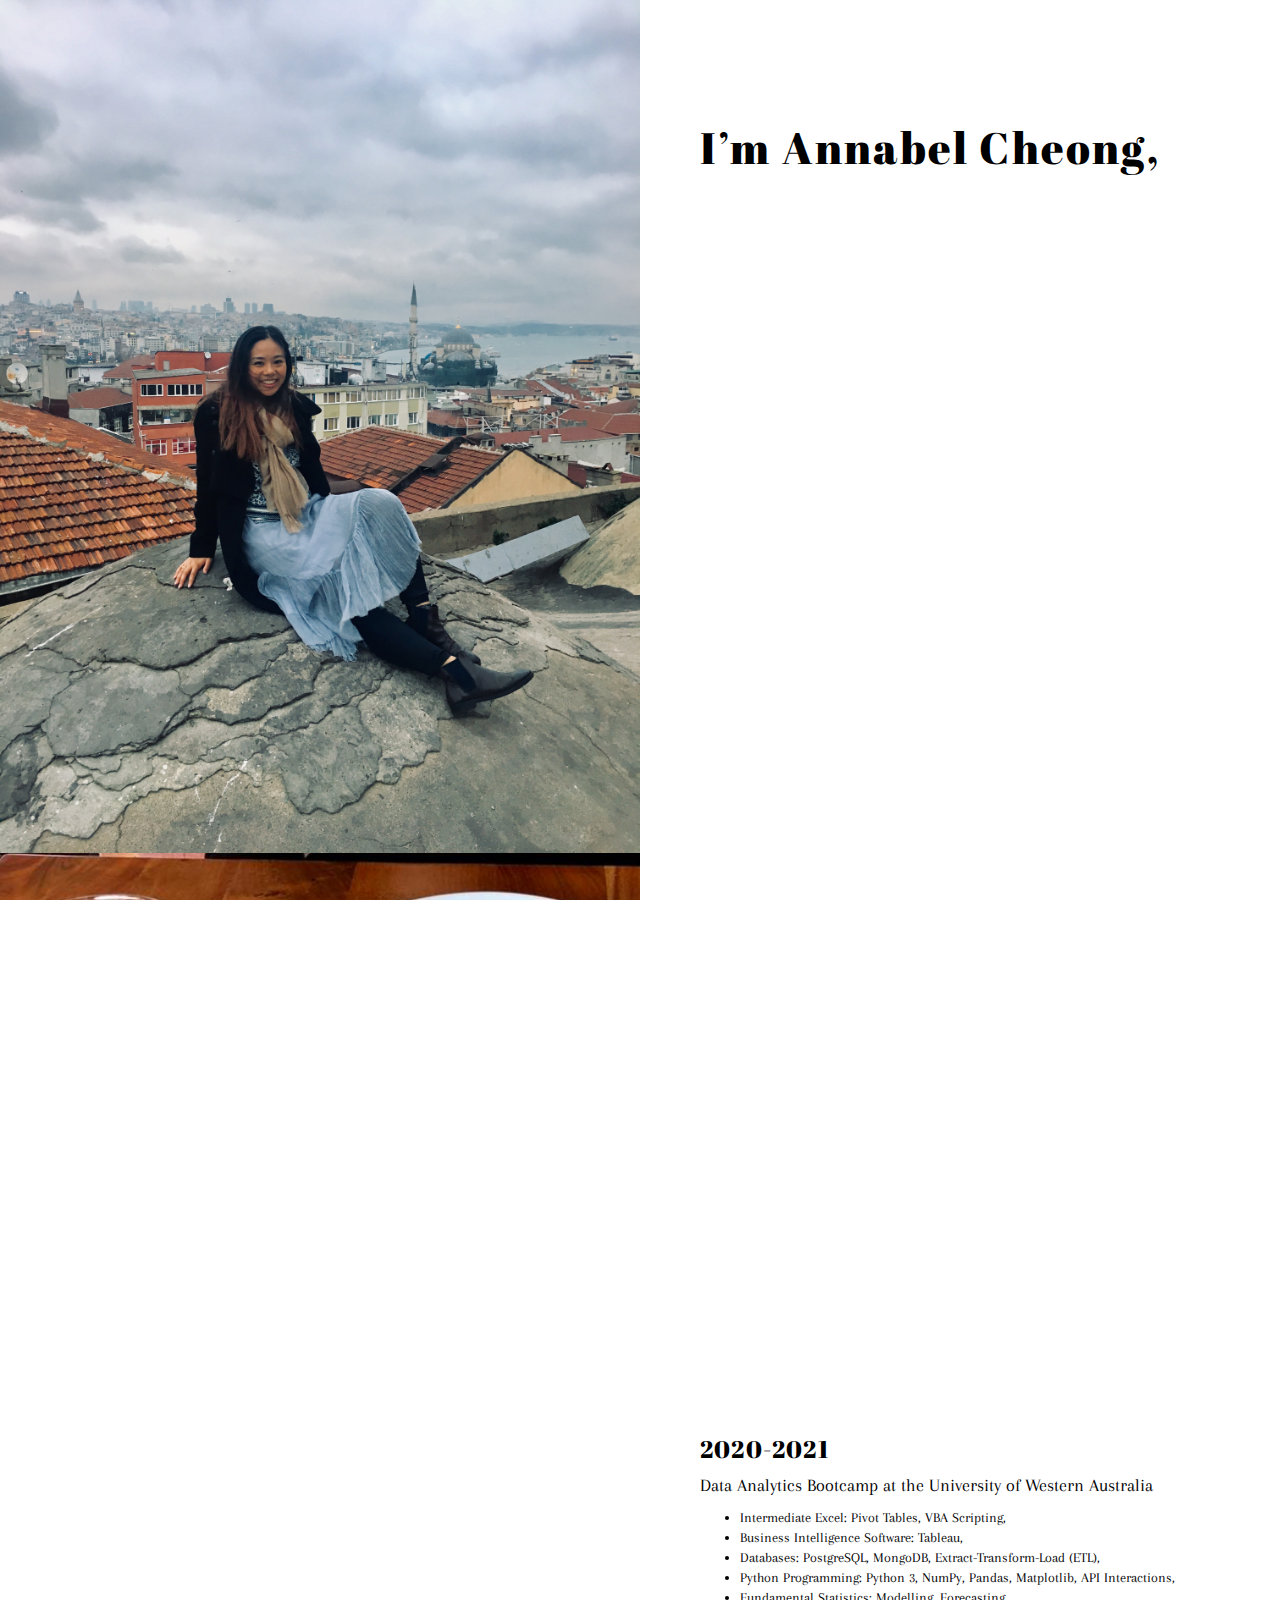
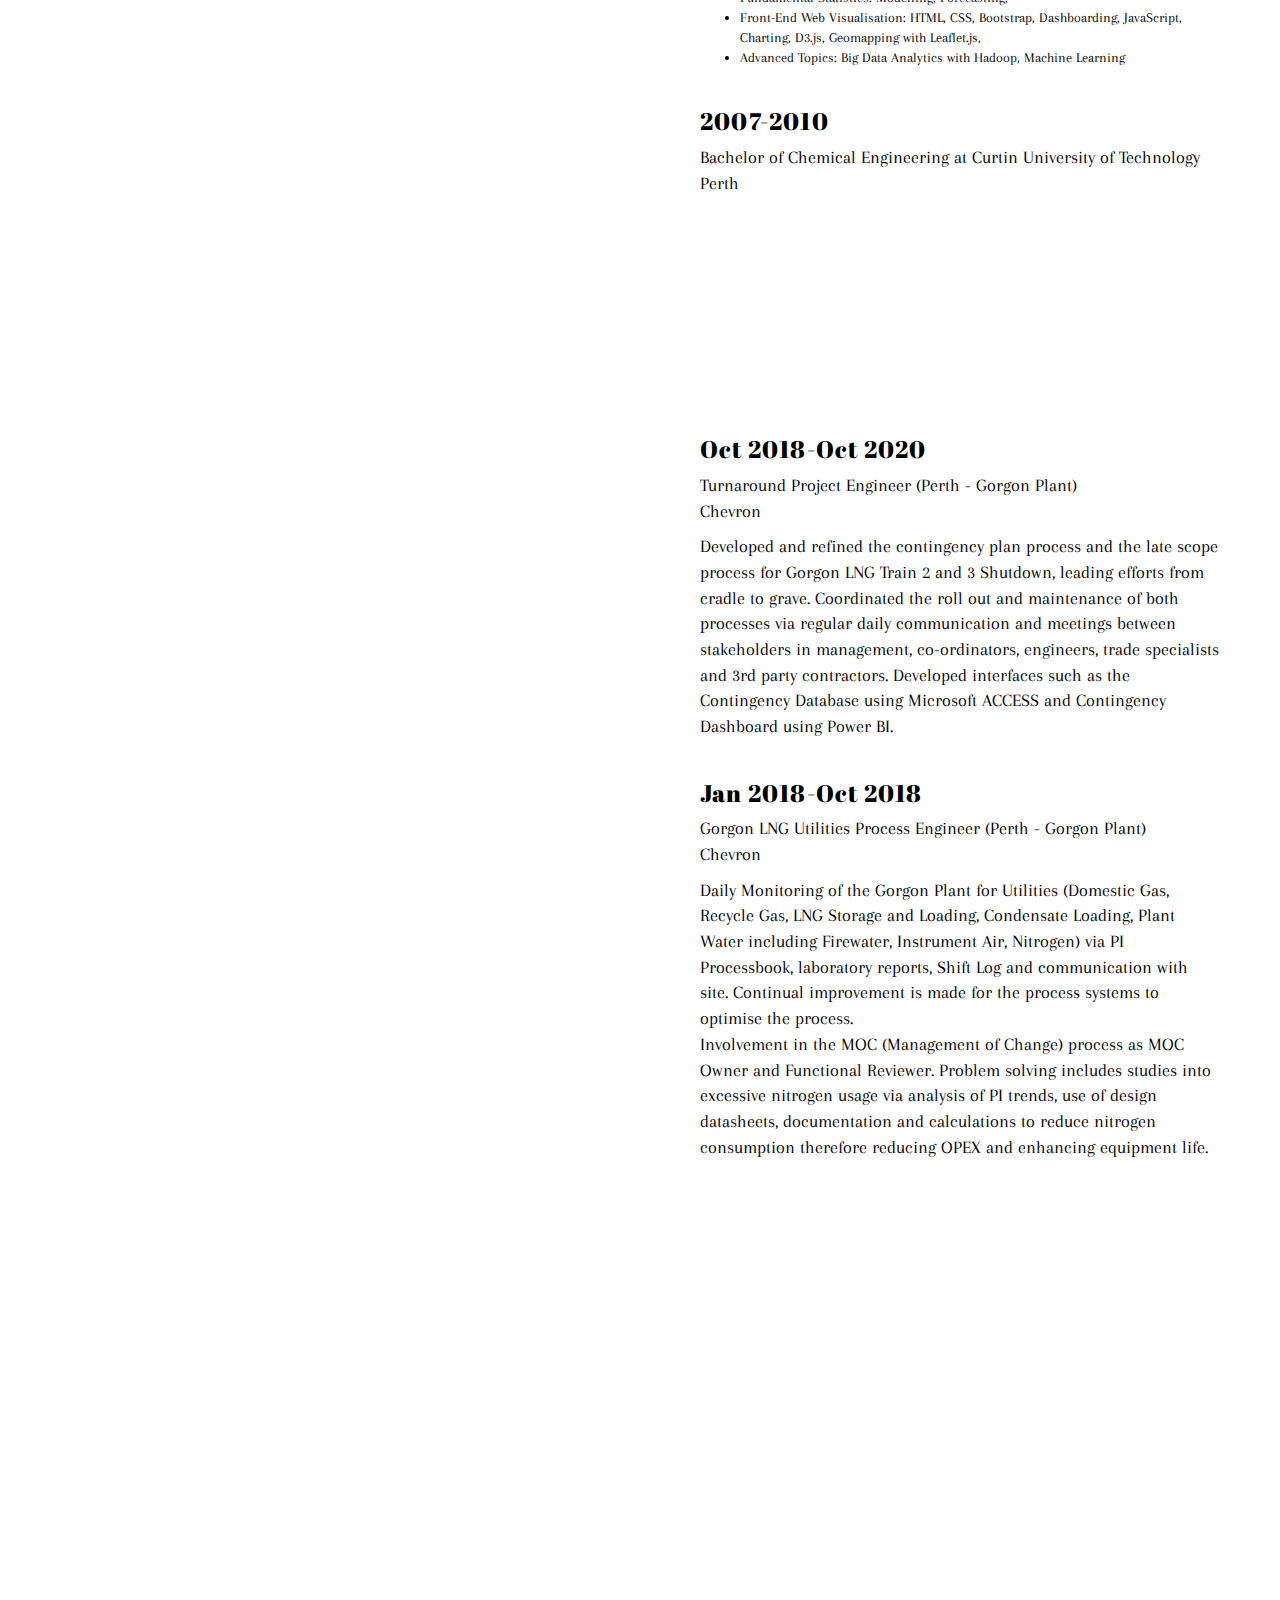
==== commit c87b6501: "edited summary of myself" ====
--- a/index.html
+++ b/index.html
@@ -82,8 +82,10 @@
                                 In 2010, I graduated with a Bachelor of Chemical Engineering at Curtin University of Technology 
                                 based in Perth, Australia.
                                 <br><br>
-                                I worked for Chevron Australia from 2011 to 2020 in numerous process and project co-ordination roles. 
-                                In the latter years with Chevron, I discovered my strengths and passion are in efficicency and the optimisation of work.
+                                I worked for Chevron Australia from 2011 to 2020 in numerous process and project engineering roles. 
+                                In the latter years with Chevron, I discovered my strengths and passion are in efficicency and the optimisation of work,
+                                 in particularly handling large amounts of data.
+                                
                                 <br><br>
                                 At the end of 2020, I commenced the Data Analytics Bootcamp with the University of Western Australia to follow 
                                 in the path of my interests into the data world. </p>
